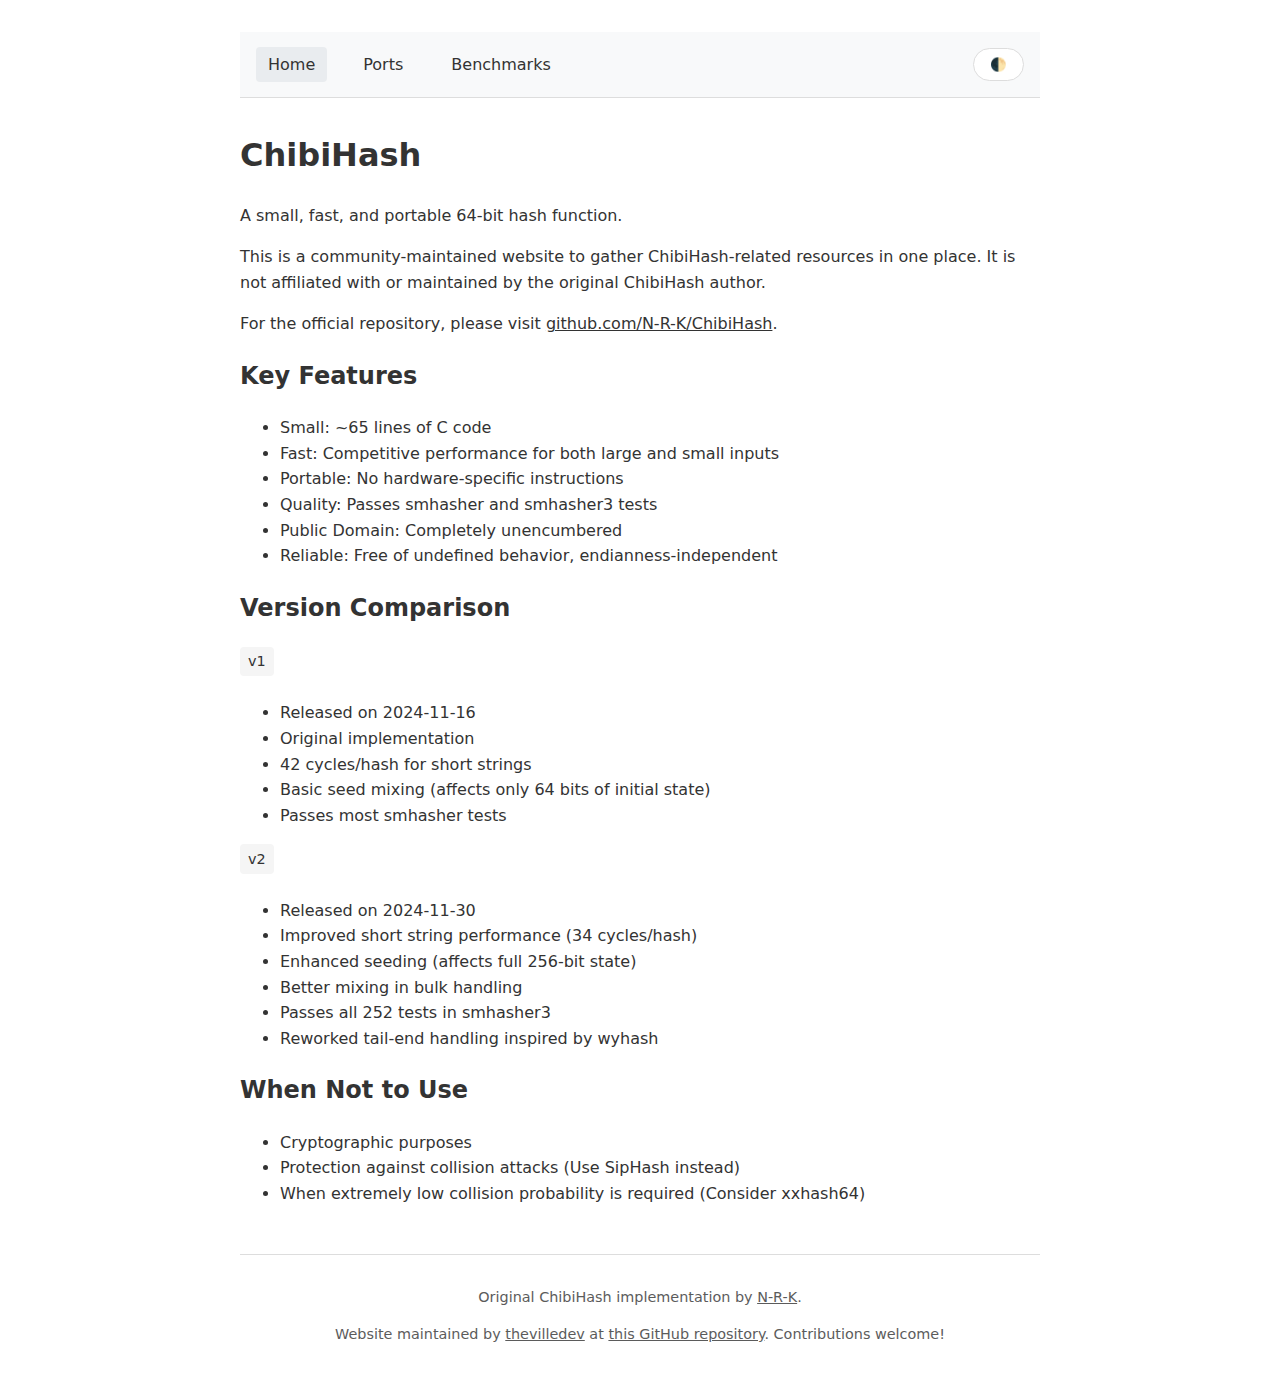
==== index.html @ c795655a "initial content" ====
<!DOCTYPE html>
<html lang="en">
<head>
    <meta charset="UTF-8">
    <meta name="viewport" content="width=device-width, initial-scale=1.0">
    <title>ChibiHash - Small, Fast 64-bit Hash Function</title>
    <link rel="stylesheet" href="styles.css">
    <style>
        /* Page specific styles only */
    </style>
</head>
<body>
    <header class="header">
        <nav class="nav">
            <ul class="nav-links">
                <li><a href="index.html" class="active">Home</a></li>
                <li><a href="ports.html">Ports</a></li>
                <li><a href="benchmarks.html">Benchmarks</a></li>
            </ul>
            <button class="theme-switch" id="themeToggle">🌓</button>
        </nav>
    </header>

    <h1>ChibiHash</h1>
    <p>A small, fast, and portable 64-bit hash function.</p>
    <div class="notice">
        <p>This is a community-maintained website to gather ChibiHash-related resources in one place. 
        It is not affiliated with or maintained by the original ChibiHash author. </p>
        <p>For the official repository, please visit <a href="https://github.com/N-R-K/ChibiHash">github.com/N-R-K/ChibiHash</a>.</p>
    </div>

    <h2>Key Features</h2>
    <ul>
        <li>Small: ~65 lines of C code</li>
        <li>Fast: Competitive performance for both large and small inputs</li>
        <li>Portable: No hardware-specific instructions</li>
        <li>Quality: Passes smhasher and smhasher3 tests</li>
        <li>Public Domain: Completely unencumbered</li>
        <li>Reliable: Free of undefined behavior, endianness-independent</li>
    </ul>

    <h2>Version Comparison</h2>
    <div class="version-tag">v1</div>
    <ul>
        <li>Released on 2024-11-16</li>
        <li>Original implementation</li>
        <li>42 cycles/hash for short strings</li>
        <li>Basic seed mixing (affects only 64 bits of initial state)</li>
        <li>Passes most smhasher tests</li>
    </ul>

    <div class="version-tag">v2</div>
    <ul>
        <li>Released on 2024-11-30</li>
        <li>Improved short string performance (34 cycles/hash)</li>
        <li>Enhanced seeding (affects full 256-bit state)</li>
        <li>Better mixing in bulk handling</li>
        <li>Passes all 252 tests in smhasher3</li>
        <li>Reworked tail-end handling inspired by wyhash</li>
    </ul>

    <h2>When Not to Use</h2>
    <ul>
        <li>Cryptographic purposes</li>
        <li>Protection against collision attacks (Use SipHash instead)</li>
        <li>When extremely low collision probability is required (Consider xxhash64)</li>
    </ul>

    <footer>
        <p class="footer-text">Original ChibiHash implementation by <a href="https://github.com/N-R-K/">N-R-K</a>.</p>
        <p class="footer-text">Website maintained by <a href="https://github.com/thevilledev">thevilledev</a> at <a href="https://github.com/thevilledev/chibihash-website">this GitHub repository</a>. Contributions welcome!</p>
    </footer>

    <script>
        const themeToggle = document.getElementById('themeToggle');
        
        // Check for saved theme preference
        const savedTheme = localStorage.getItem('theme') || 'light';
        document.documentElement.setAttribute('data-theme', savedTheme);
        
        themeToggle.addEventListener('click', () => {
            const currentTheme = document.documentElement.getAttribute('data-theme');
            const newTheme = currentTheme === 'light' ? 'dark' : 'light';
            
            document.documentElement.setAttribute('data-theme', newTheme);
            localStorage.setItem('theme', newTheme);
        });
    </script>
</body>
</html>
---- styles.css ----
:root {
    --bg-color: #ffffff;
    --text-color: #333333;
    --border-color: #dddddd;
    --hover-color: #f5f5f5;
    --header-bg: #f8f9fa;
    --header-active: #e9ecef;
}

[data-theme="dark"] {
    --bg-color: #1a1a1a;
    --text-color: #e0e0e0;
    --border-color: #404040;
    --hover-color: #2a2a2a;
    --header-bg: #2a2a2a;
    --header-active: #404040;
}

body {
    font-family: system-ui, -apple-system, sans-serif;
    line-height: 1.6;
    max-width: 800px;
    margin: 0 auto;
    padding: 2rem;
    background-color: var(--bg-color);
    color: var(--text-color);
}

/* Header styles */
.header {
    background: var(--header-bg);
    padding: 1rem;
    margin-bottom: 2rem;
    border-bottom: 1px solid var(--border-color);
    position: sticky;
    top: 0;
    z-index: 100;
}

.nav {
    max-width: 800px;
    margin: 0 auto;
    display: flex;
    align-items: center;
    gap: 2rem;
}

.nav-brand {
    font-weight: bold;
    font-size: 1.2rem;
    text-decoration: none;
    color: var(--text-color);
}

.nav-links {
    display: flex;
    gap: 1.5rem;
    margin: 0;
    padding: 0;
    list-style: none;
}

.nav-links a {
    text-decoration: none;
    color: var(--text-color);
    padding: 0.5rem 0.75rem;
    border-radius: 4px;
}

.nav-links a:hover {
    background: var(--hover-color);
}

.nav-links a.active {
    background: var(--header-active);
}

/* Table styles */
table {
    width: 100%;
    border-collapse: collapse;
    margin: 1.5rem 0;
}

th, td {
    padding: 0.5rem;
    border: 1px solid var(--border-color);
    text-align: left;
}

th {
    background: var(--hover-color);
}

/* Ports table styles */
.ports-table {
    width: 100%;
    border-collapse: collapse;
    margin: 2rem 0;
    font-size: 0.95rem;
}

.ports-table th {
    text-align: left;
    padding: 0.75rem;
    background: var(--header-bg);
    border: 1px solid var(--border-color);
}

.ports-table td {
    padding: 0.75rem;
    border: 1px solid var(--border-color);
}

.ports-table tr:hover {
    background: var(--hover-color);
}

.ports-table td:nth-child(3),
.ports-table td:nth-child(4) {
    text-align: center;
    width: 60px;
}

/* Version tag styles */
.version-tag {
    display: inline-block;
    padding: 0.2rem 0.5rem;
    border-radius: 4px;
    background: var(--hover-color);
    font-size: 0.9rem;
    margin-bottom: 0.5rem;
}

/* Benchmark section styles */
.benchmark-section {
    margin: 2rem 0;
    padding: 1rem;
    border: 1px solid var(--border-color);
    border-radius: 4px;
}

.benchmark-section ul {
    list-style: none;
    padding: 0;
}

.benchmark-section li {
    margin: 1rem 0;
}

.benchmark-section li p {
    margin: 0.5rem 0;
    font-size: 0.9rem;
    opacity: 0.8;
}

.note {
    font-size: 0.9rem;
    font-style: italic;
    margin: 1rem 0;
}

/* Theme switch button */
.theme-switch {
    margin-left: auto;
    padding: 0.5rem 1rem;
    border-radius: 20px;
    border: 1px solid var(--border-color);
    background: var(--bg-color);
    color: var(--text-color);
    cursor: pointer;
}

/* Link styles */
a {
    color: var(--text-color);
    text-decoration: underline;
}

a:hover {
    opacity: 0.8;
}

/* Code styles */
code {
    background: var(--hover-color);
    padding: 0.2rem 0.4rem;
    border-radius: 3px;
}

/* Footer styles */
footer {
    margin-top: 3rem;
    padding-top: 1rem;
    border-top: 1px solid var(--border-color);
    text-align: center;
}

.footer-links {
    display: flex;
    justify-content: center;
    gap: 2rem;
    margin-bottom: 1rem;
}

.footer-links a {
    color: var(--text-color);
    text-decoration: none;
    padding: 0.5rem 1rem;
    border: 1px solid var(--border-color);
    border-radius: 4px;
    transition: background-color 0.2s;
}

.footer-links a:hover {
    background-color: var(--hover-color);
    opacity: 1;
}

.footer-text {
    color: var(--text-color);
    opacity: 0.8;
    font-size: 0.9rem;
}
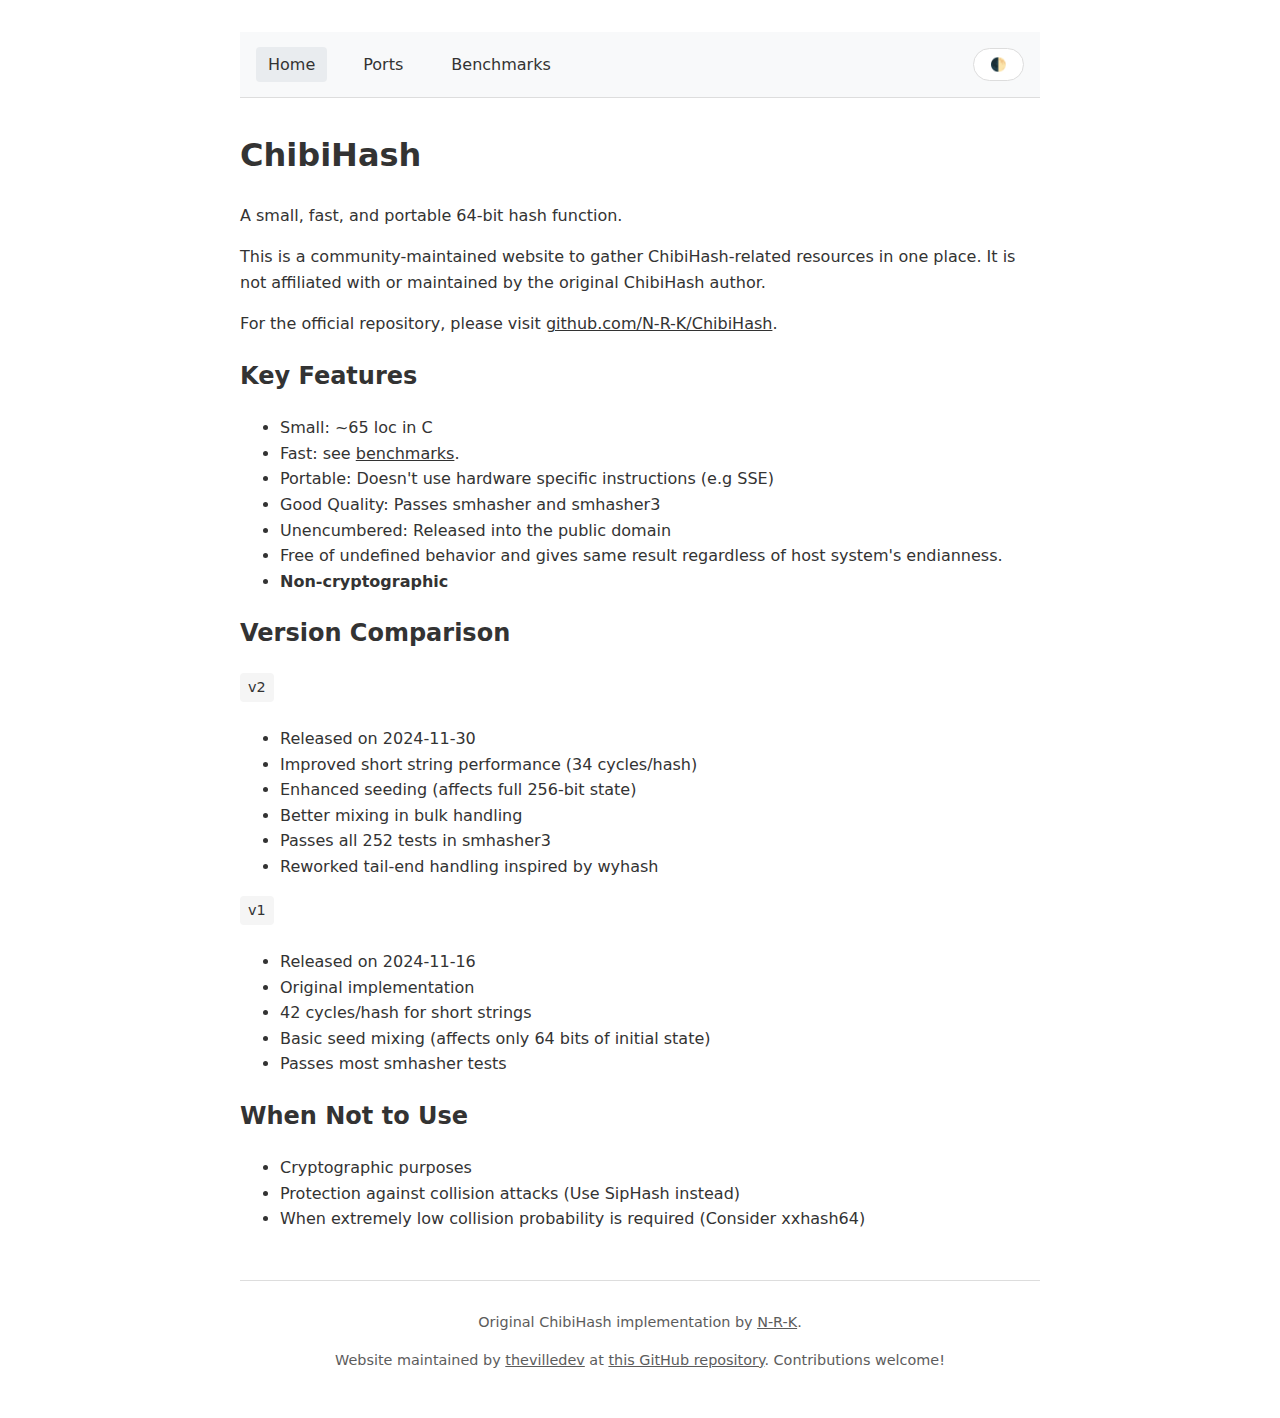
==== commit 3a3ad760: "small fixes" ====
--- a/index.html
+++ b/index.html
@@ -31,23 +31,16 @@
 
     <h2>Key Features</h2>
     <ul>
-        <li>Small: ~65 lines of C code</li>
-        <li>Fast: Competitive performance for both large and small inputs</li>
-        <li>Portable: No hardware-specific instructions</li>
-        <li>Quality: Passes smhasher and smhasher3 tests</li>
-        <li>Public Domain: Completely unencumbered</li>
-        <li>Reliable: Free of undefined behavior, endianness-independent</li>
+        <li>Small: ~65 loc in C
+            <li>Fast: see <a href="benchmarks.html">benchmarks</a>.</li>
+            <li>Portable: Doesn't use hardware specific instructions (e.g SSE)</li>
+            <li>Good Quality: Passes smhasher and smhasher3</li>
+            <li>Unencumbered: Released into the public domain</li>
+            <li>Free of undefined behavior and gives same result regardless of host system's endianness.</li>
+            <li><strong>Non-cryptographic</strong></li>
     </ul>
 
     <h2>Version Comparison</h2>
-    <div class="version-tag">v1</div>
-    <ul>
-        <li>Released on 2024-11-16</li>
-        <li>Original implementation</li>
-        <li>42 cycles/hash for short strings</li>
-        <li>Basic seed mixing (affects only 64 bits of initial state)</li>
-        <li>Passes most smhasher tests</li>
-    </ul>
 
     <div class="version-tag">v2</div>
     <ul>
@@ -57,6 +50,15 @@
         <li>Better mixing in bulk handling</li>
         <li>Passes all 252 tests in smhasher3</li>
         <li>Reworked tail-end handling inspired by wyhash</li>
+    </ul>
+
+    <div class="version-tag">v1</div>
+    <ul>
+        <li>Released on 2024-11-16</li>
+        <li>Original implementation</li>
+        <li>42 cycles/hash for short strings</li>
+        <li>Basic seed mixing (affects only 64 bits of initial state)</li>
+        <li>Passes most smhasher tests</li>
     </ul>
 
     <h2>When Not to Use</h2>
@@ -73,15 +75,15 @@
 
     <script>
         const themeToggle = document.getElementById('themeToggle');
-        
+
         // Check for saved theme preference
         const savedTheme = localStorage.getItem('theme') || 'light';
         document.documentElement.setAttribute('data-theme', savedTheme);
-        
+
         themeToggle.addEventListener('click', () => {
             const currentTheme = document.documentElement.getAttribute('data-theme');
             const newTheme = currentTheme === 'light' ? 'dark' : 'light';
-            
+
             document.documentElement.setAttribute('data-theme', newTheme);
             localStorage.setItem('theme', newTheme);
         });
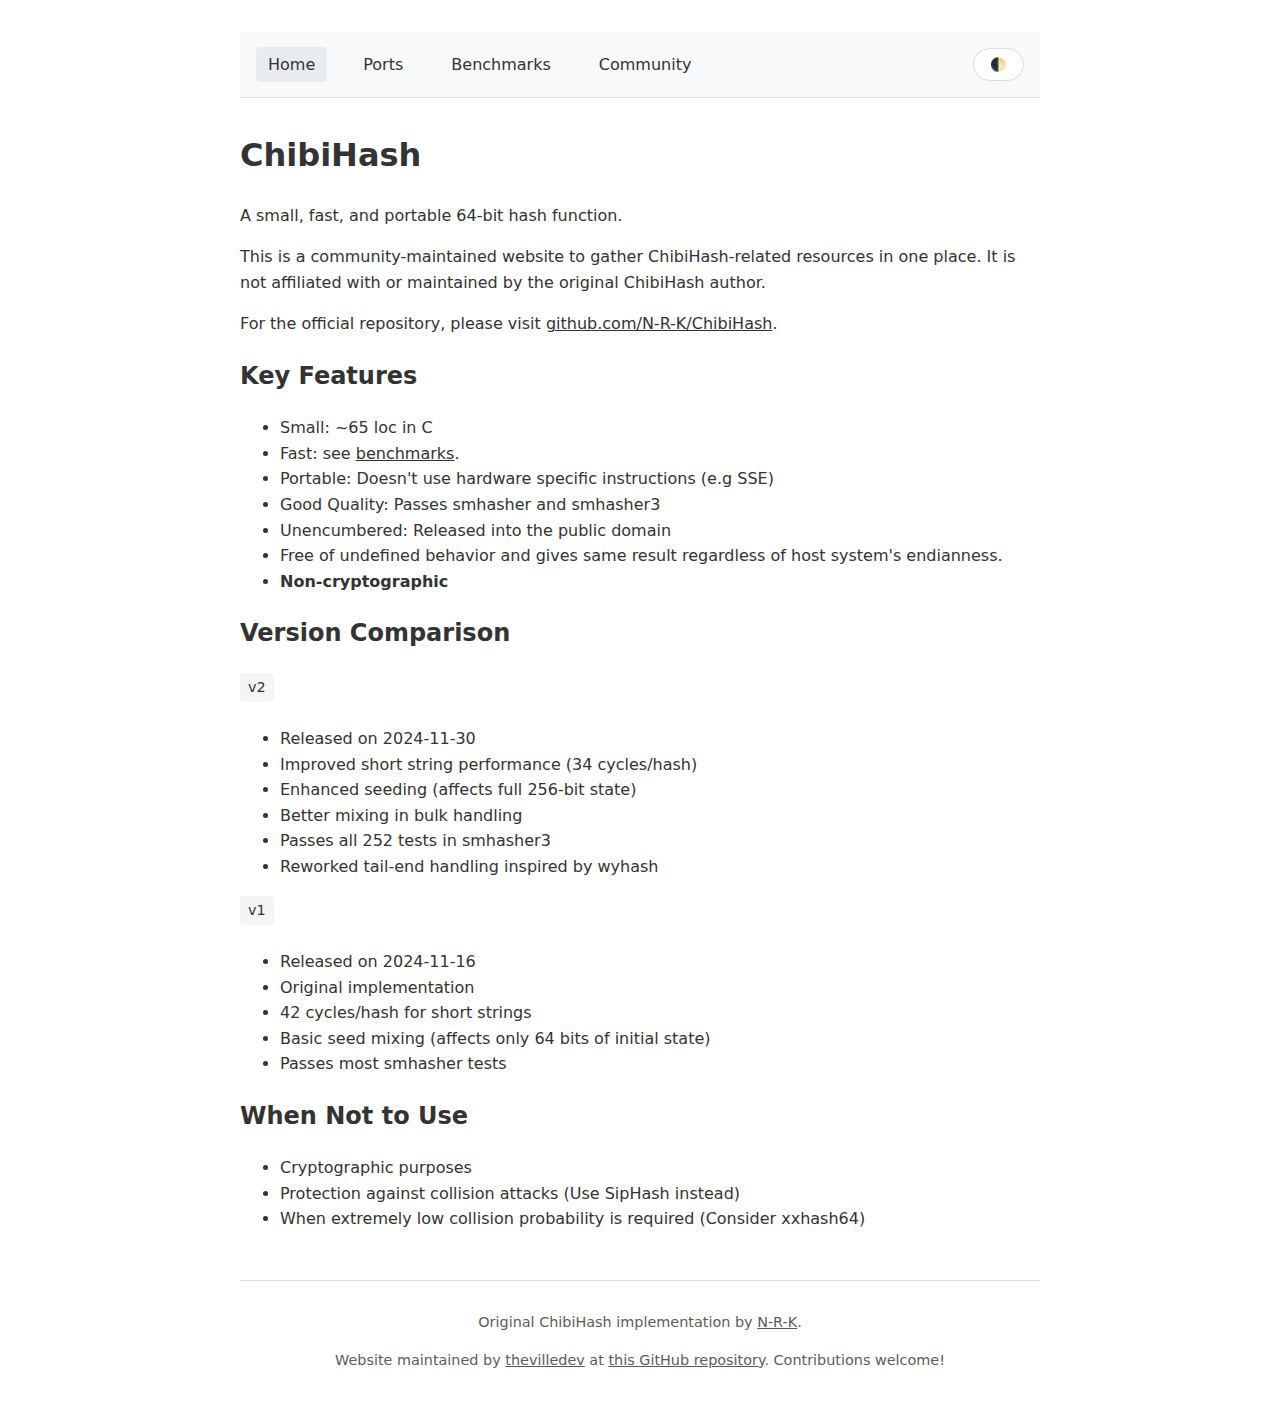
==== commit 972ba1c0: "add community" ====
--- a/index.html
+++ b/index.html
@@ -16,6 +16,7 @@
                 <li><a href="index.html" class="active">Home</a></li>
                 <li><a href="ports.html">Ports</a></li>
                 <li><a href="benchmarks.html">Benchmarks</a></li>
+                <li><a href="community.html">Community</a></li>
             </ul>
             <button class="theme-switch" id="themeToggle">🌓</button>
         </nav>
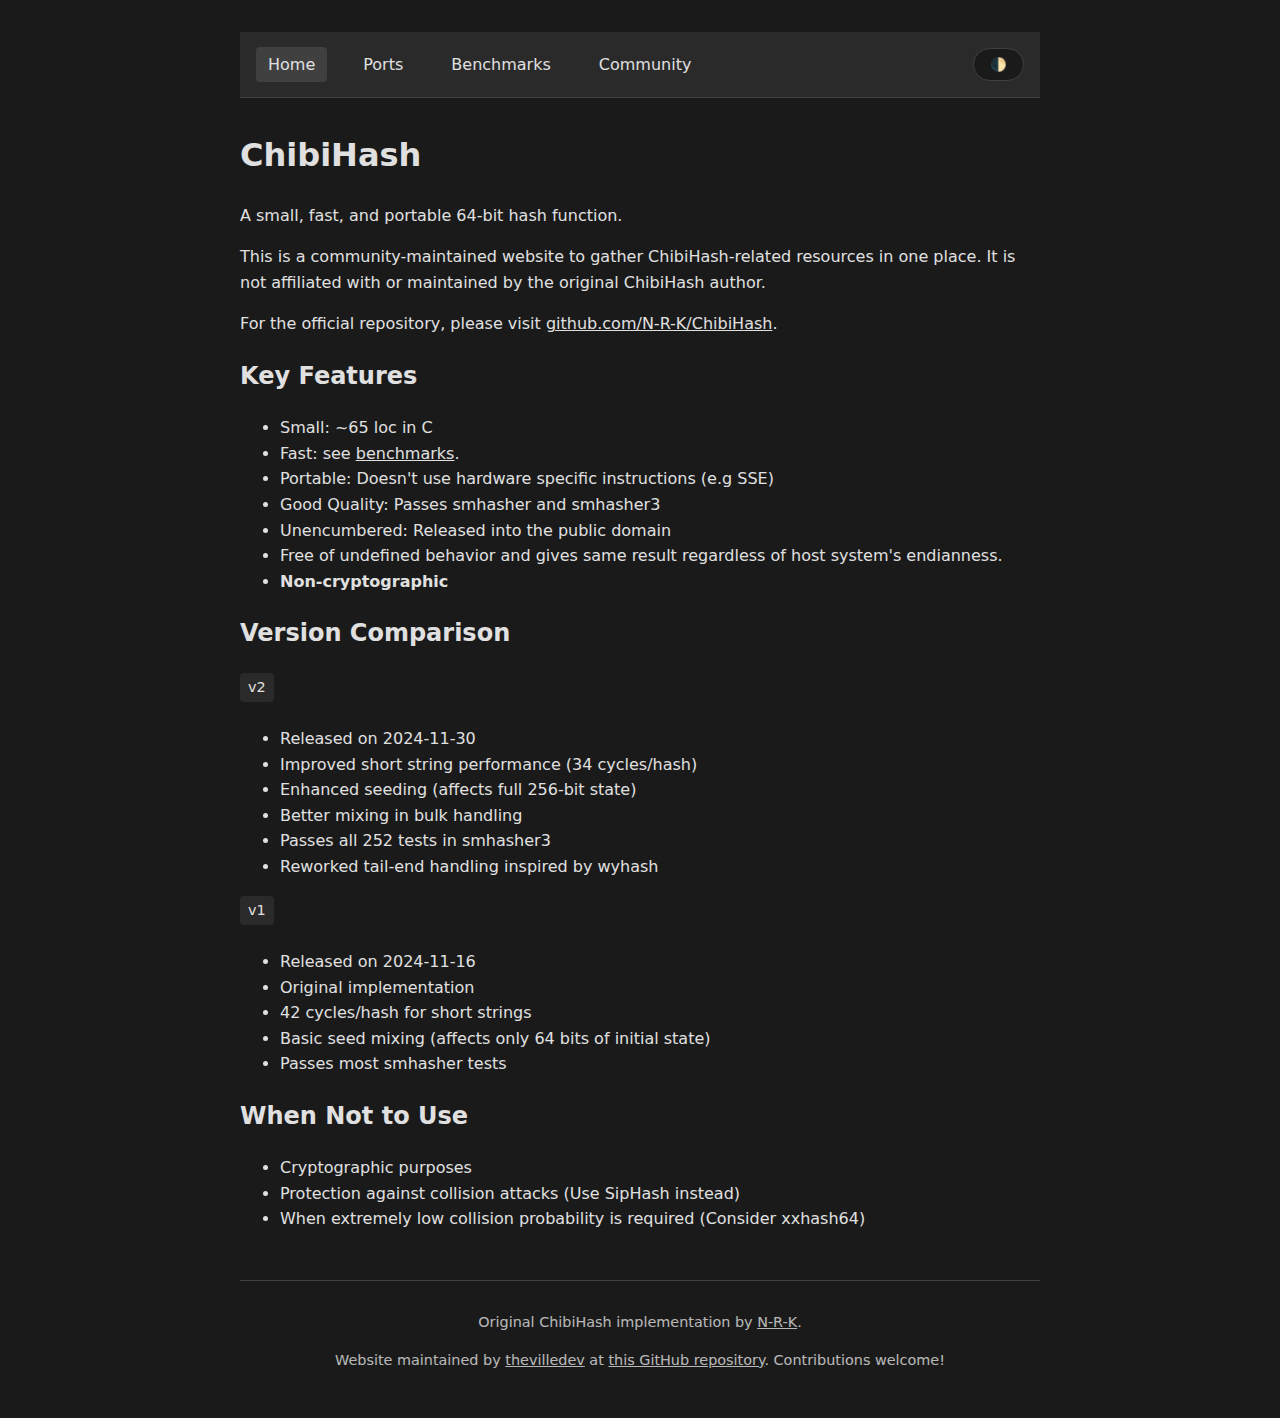
==== commit 0e757460: "theme" ====
--- a/index.html
+++ b/index.html
@@ -74,20 +74,6 @@
         <p class="footer-text">Website maintained by <a href="https://github.com/thevilledev">thevilledev</a> at <a href="https://github.com/thevilledev/chibihash-website">this GitHub repository</a>. Contributions welcome!</p>
     </footer>
 
-    <script>
-        const themeToggle = document.getElementById('themeToggle');
-
-        // Check for saved theme preference
-        const savedTheme = localStorage.getItem('theme') || 'light';
-        document.documentElement.setAttribute('data-theme', savedTheme);
-
-        themeToggle.addEventListener('click', () => {
-            const currentTheme = document.documentElement.getAttribute('data-theme');
-            const newTheme = currentTheme === 'light' ? 'dark' : 'light';
-
-            document.documentElement.setAttribute('data-theme', newTheme);
-            localStorage.setItem('theme', newTheme);
-        });
-    </script>
+    <script src="theme.js"></script>
 </body>
 </html> 